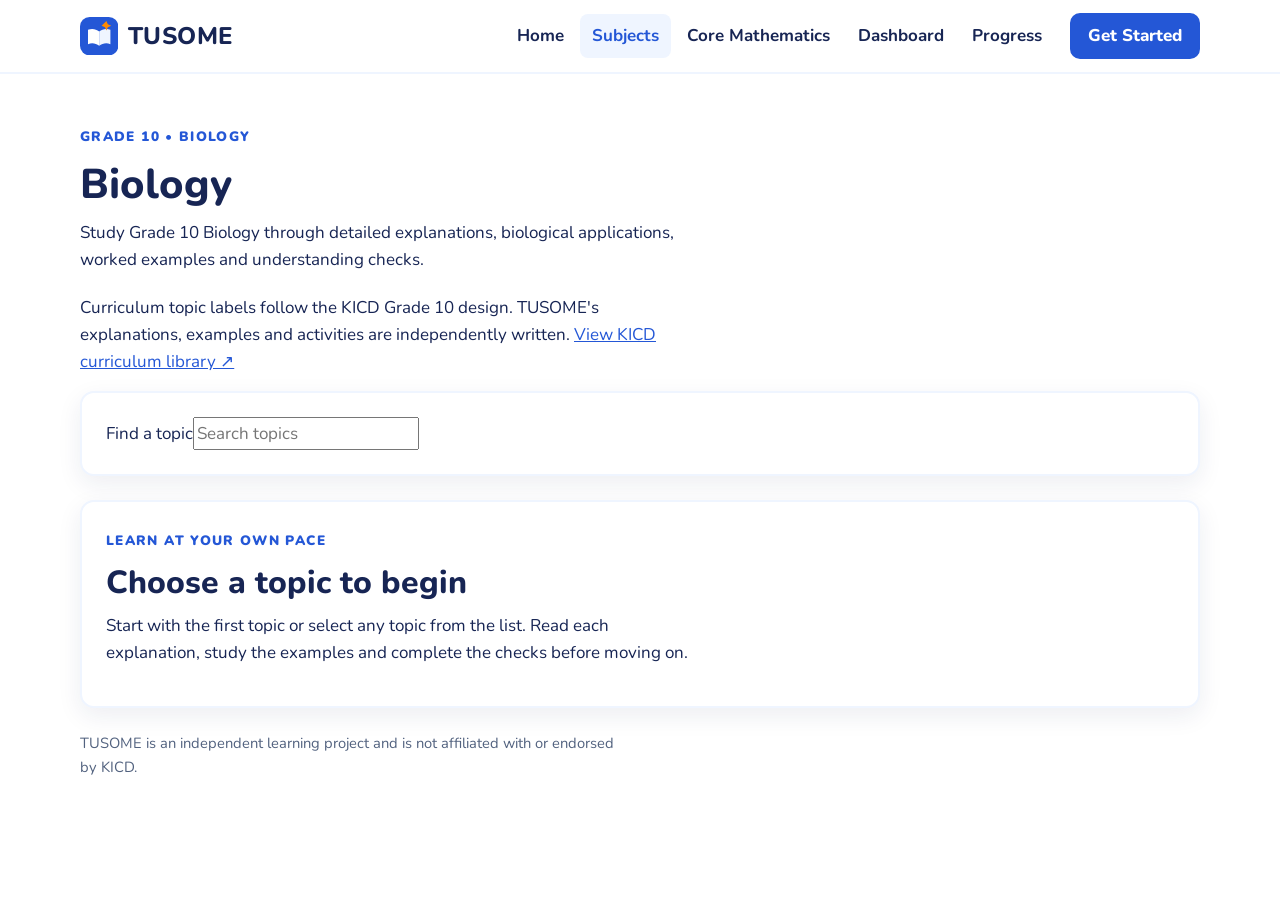
==== biology.html @ c14db94d "Add dedicated Grade 10 Biology learning page" ====
<!DOCTYPE html>
<html lang="en"><head>
<meta charset="UTF-8"><meta name="viewport" content="width=device-width, initial-scale=1">
<title>Grade 10 Biology — TUSOME</title><meta name="description" content="Study Grade 10 Biology through detailed explanations, biological applications, worked examples and understanding checks.">
<meta name="theme-color" content="#2457D6">
<link rel="preconnect" href="https://fonts.googleapis.com"><link rel="preconnect" href="https://fonts.gstatic.com" crossorigin>
<link href="https://fonts.googleapis.com/css2?family=Nunito:wght@400;600;700;800&display=swap" rel="stylesheet"><link rel="stylesheet" href="style.css">
</head><body id="top"><a class="skip-link" href="#main">Skip to content</a>
<header class="site-header"><div class="container header-inner"><a class="brand" href="index.html" aria-label="TUSOME home"><svg class="logo" viewBox="0 0 48 48" aria-hidden="true"><rect width="48" height="48" rx="12" fill="#2457D6"/><path d="M10 16c5-2 10-1 14 2v18c-4-3-9-4-14-2z" fill="#fff"/><path d="M38 16c-5-2-10-1-14 2v18c4-3 9-4 14-2z" fill="#EFF5FF"/><path d="M33 5l1.8 4.2L39 11l-4.2 1.8L33 17l-1.8-4.2L27 11z" fill="#FF8A00"/></svg><span class="brand-name">TUSOME</span></a>
<button class="menu-toggle" id="menu-toggle" type="button" aria-expanded="false" aria-controls="site-nav">Menu</button>
<nav class="site-nav" id="site-nav" aria-label="Main navigation"><ul><li><a href="index.html">Home</a></li><li><a href="subjects.html" aria-current="page">Subjects</a></li><li><a href="mathematics.html">Core Mathematics</a></li><li><a href="dashboard.html">Dashboard</a></li><li><a href="progress.html">Progress</a></li></ul><div class="nav-account"><a href="onboarding.html">Get Started</a></div></nav></div></header>
<main id="main" class="section"><div class="container subject-learning">
<p class="eyebrow">GRADE 10 • BIOLOGY</p><h1>Biology</h1><p class="section-sub">Study Grade 10 Biology through detailed explanations, biological applications, worked examples and understanding checks.</p>
<p class="curriculum-note">Curriculum topic labels follow the KICD Grade 10 design. TUSOME's explanations, examples and activities are independently written. <a href="https://kicd.ac.ke/cbc-materials/curriculum-designs/senior-school-designs/" target="_blank" rel="noopener noreferrer">View KICD curriculum library ↗</a></p>
<div class="subject-layout"><aside class="card-panel subject-sidebar"><label for="subject-topic-search">Find a topic</label><input id="subject-topic-search" type="search" placeholder="Search topics"><div id="subject-topic-list" class="subject-topic-list"></div></aside>
<section class="subject-main" aria-live="polite"><div id="subject-welcome" class="card-panel"><p class="eyebrow">LEARN AT YOUR OWN PACE</p><h2>Choose a topic to begin</h2><p>Start with the first topic or select any topic from the list. Read each explanation, study the examples and complete the checks before moving on.</p><div id="subject-overview"></div></div>
<article id="subject-lesson" class="card-panel subject-lesson" hidden><div class="subject-lesson-top"><p id="subject-breadcrumb" class="eyebrow"></p><span id="subject-progress" class="tag"></span></div><h2 id="subject-lesson-title"></h2><p id="subject-lesson-intro" class="section-sub"></p><div id="subject-outcomes" class="outcomes-box"></div><div id="subject-lesson-content"></div><section class="subject-example"><span class="demo-tag">WORKED EXAMPLE / APPLICATION</span><h3 id="subject-example-title"></h3><div id="subject-example-content"></div></section><section class="subject-misconception"><h3>Common misconception to avoid</h3><p id="subject-misconception-text"></p></section><section class="subject-check"><span class="demo-tag">CHECK YOUR UNDERSTANDING</span><h3 id="subject-check-question"></h3><div id="subject-check-options"></div><p id="subject-check-feedback" aria-live="polite"></p></section><div class="btn-row"><button id="subject-prev" class="btn btn-secondary" type="button">← Previous topic</button><button id="subject-next" class="btn btn-primary" type="button">Next topic →</button></div></article></section></div>
<p class="curriculum-source">TUSOME is an independent learning project and is not affiliated with or endorsed by KICD.</p></div></main>
<script src="app.js"></script><script src="subject-engine.js"></script><script src="biology.js"></script></body></html>
---- style.css ----
/* =========================================================
   TUSOME — Main Stylesheet
   Mobile-first, accessible and responsive
   ========================================================= */

/* 1. Brand colours and shared settings */
:root {
  --blue: #2457D6;
  --orange: #FF8A00;
  --white: #FFFFFF;
  --navy: #172554;
  --pale-blue: #EFF5FF;
  --soft-orange: #FFF3E6;

  --radius: 14px;
  --space: 1rem;
  --font: "Nunito", "Segoe UI", system-ui, -apple-system, Arial, sans-serif;

  --shadow: 0 8px 24px rgba(23, 37, 84, 0.08);
  --shadow-hover: 0 12px 28px rgba(23, 37, 84, 0.14);
}

/* 2. Basic page styles */
*, *::before, *::after {
  box-sizing: border-box;
}

html {
  scroll-behavior: smooth;
  scroll-padding-top: 5rem;
}

body {
  margin: 0;
  font-family: var(--font);
  font-size: 1.0625rem;
  line-height: 1.6;
  color: var(--navy);
  background: var(--white);
}

h1, h2, h3, h4 {
  line-height: 1.2;
  margin: 0 0 0.6rem;
  font-weight: 800;
}

h1 { font-size: 2rem; }
h2 { font-size: 1.6rem; }
h3 { font-size: 1.15rem; }

p {
  margin: 0 0 1rem;
  max-width: 60ch;
}

a {
  color: var(--blue);
}

img, svg {
  max-width: 100%;
}

button, input, select, textarea {
  font: inherit;
}

.container {
  width: min(100% - 2rem, 70rem);
  margin-inline: auto;
}

.sr-only {
  position: absolute;
  width: 1px;
  height: 1px;
  overflow: hidden;
  clip: rect(0 0 0 0);
  white-space: nowrap;
}

/* Accessibility */
.skip-link {
  position: absolute;
  left: 0.5rem;
  top: -4rem;
  z-index: 100;
  background: var(--navy);
  color: var(--white);
  padding: 0.6rem 1rem;
  border-radius: 8px;
}

.skip-link:focus {
  top: 0.5rem;
}

:focus-visible {
  outline: 3px solid var(--orange);
  outline-offset: 3px;
}

/* 3. Header and navigation */
.site-header {
  position: sticky;
  top: 0;
  z-index: 50;
  background: var(--white);
  border-bottom: 2px solid var(--pale-blue);
}

.header-inner {
  display: flex;
  align-items: center;
  justify-content: space-between;
  min-height: 4.5rem;
  flex-wrap: wrap;
  gap: 0.5rem;
}

.brand {
  display: flex;
  align-items: center;
  gap: 0.6rem;
  text-decoration: none;
  color: var(--navy);
}

.logo {
  width: 2.4rem;
  height: 2.4rem;
}

.brand-name {
  font-size: 1.5rem;
  font-weight: 800;
  letter-spacing: 0.02em;
}

.menu-toggle {
  font: inherit;
  font-weight: 700;
  color: var(--navy);
  background: var(--pale-blue);
  border: 0;
  border-radius: var(--radius);
  min-height: 2.75rem;
  padding: 0 1rem;
  cursor: pointer;
}

.site-nav {
  display: none;
  width: 100%;
  padding-bottom: 1rem;
}

.site-nav.open {
  display: block;
}

.site-nav ul {
  list-style: none;
  margin: 0 0 0.75rem;
  padding: 0;
}

.site-nav li a {
  display: block;
  padding: 0.75rem;
  text-decoration: none;
  color: var(--navy);
  font-weight: 700;
  border-radius: 8px;
}

.site-nav li a:hover,
.site-nav li a[aria-current="page"] {
  background: var(--pale-blue);
  color: var(--blue);
}

.lang select {
  font: inherit;
  color: var(--navy);
  background: var(--white);
  border: 2px solid var(--blue);
  border-radius: var(--radius);
  min-height: 2.75rem;
  padding: 0 0.75rem;
}

/* Account links in the navigation */
.nav-account {
  display: flex;
  flex-wrap: wrap;
  gap: 0.5rem;
  margin-top: 0.75rem;
}

.nav-account a {
  display: inline-flex;
  align-items: center;
  justify-content: center;
  min-height: 2.7rem;
  padding: 0.45rem 1rem;
  border-radius: 10px;
  text-decoration: none;
  font-weight: 800;
}

.nav-account a:first-child {
  color: var(--blue);
  border: 2px solid var(--blue);
}

.nav-account a:last-child {
  color: var(--white);
  background: var(--blue);
}

.nav-account a:hover {
  filter: brightness(0.94);
}

/* 4. Buttons */
.btn-row {
  display: flex;
  flex-wrap: wrap;
  gap: 0.75rem;
  margin-top: 1rem;
}

.btn {
  display: inline-flex;
  align-items: center;
  justify-content: center;
  min-height: 3rem;
  padding: 0 1.25rem;
  font: inherit;
  font-weight: 800;
  text-decoration: none;
  cursor: pointer;
  border: 2px solid transparent;
  border-radius: var(--radius);
  transition: transform 0.2s ease, filter 0.2s ease;
}

.btn[hidden] {
  display: none;
}

.btn-primary {
  background: var(--blue);
  color: var(--white);
}

.btn-secondary {
  background: var(--white);
  color: var(--blue);
  border-color: var(--blue);
}

/* Navy text on orange improves readability */
.btn-accent {
  background: var(--orange);
  color: var(--navy);
}

.btn:hover {
  filter: brightness(0.95);
  transform: translateY(-2px);
}

/* 5. Hero section */
.hero {
  background: var(--pale-blue);
  padding: 2.5rem 0;
  overflow: hidden;
}

.hero-grid {
  display: grid;
  gap: 2rem;
  align-items: center;
}

.hero h1 {
  max-width: 15ch;
  color: var(--navy);
}

.hero .lead {
  font-size: 1.15rem;
  max-width: 55ch;
}

.eyebrow {
  display: inline-block;
  margin-bottom: 0.75rem;
  color: var(--blue);
  font-size: 0.85rem;
  font-weight: 900;
  letter-spacing: 0.1em;
  text-transform: uppercase;
}

.hero .eyebrow {
  background: var(--white);
  padding: 0.35rem 0.8rem;
  border-radius: 999px;
}

/* 6. Mathematics demonstration */
.demo {
  background: var(--white);
  border: 2px solid var(--blue);
  border-radius: var(--radius);
  padding: 1.25rem;
  box-shadow: var(--shadow);
}

.demo-tag {
  display: inline-block;
  margin: 0 0 0.75rem;
  padding: 0.15rem 0.75rem;
  background: var(--soft-orange);
  border-radius: 999px;
  font-weight: 800;
  font-size: 0.9rem;
}

.demo-q {
  margin-bottom: 0.25rem;
}

.equation {
  font-size: 2rem;
  font-weight: 800;
  margin-bottom: 1rem;
}

.demo label {
  display: block;
  font-weight: 700;
  margin-bottom: 0.4rem;
}

.answer-row {
  display: flex;
  flex-wrap: wrap;
  gap: 0.75rem;
}

.answer-row input {
  flex: 1 1 6rem;
  min-width: 0;
  min-height: 3rem;
  font: inherit;
  font-size: 1.2rem;
  color: var(--navy);
  border: 2px solid var(--navy);
  border-radius: var(--radius);
  padding: 0 0.75rem;
}

.feedback {
  margin: 1rem 0 0;
  font-weight: 700;
}

.feedback.is-correct {
  border-left: 6px solid var(--blue);
  background: var(--pale-blue);
  padding: 0.75rem;
  border-radius: 8px;
}

.feedback.is-wrong {
  border-left: 6px solid var(--orange);
  background: var(--soft-orange);
  padding: 0.75rem;
  border-radius: 8px;
}

.feedback:empty {
  display: none;
}

.steps {
  margin: 1rem 0 0;
  padding-left: 1.4rem;
}

.steps li {
  margin-bottom: 0.5rem;
}

.steps .math {
  font-weight: 800;
  font-size: 1.2rem;
  white-space: nowrap;
}

.steps li:last-child {
  animation: write-in 0.5s ease-out;
}

@keyframes write-in {
  from {
    opacity: 0;
    transform: translateX(-8px);
  }
  to {
    opacity: 1;
    transform: none;
  }
}

/* 7. General sections */
.section {
  padding: 3rem 0;
}

.section-pale {
  background: var(--pale-blue);
}

.section-sub {
  color: var(--navy);
  margin-bottom: 1.25rem;
}

.section-action {
  display: inline-flex;
  align-items: center;
  gap: 0.35rem;
  margin-top: 1rem;
  font-weight: 800;
  text-decoration: none;
}

.section-action:hover {
  text-decoration: underline;
}

/* 8. How it works */
.how-list {
  list-style: none;
  counter-reset: step;
  margin: 1.25rem 0 0;
  padding: 0;
  display: grid;
  gap: 1rem;
}

.how-list li {
  counter-increment: step;
  position: relative;
  padding: 0.25rem 0 0.25rem 3.25rem;
  font-weight: 700;
}

.how-list li::before {
  content: counter(step);
  position: absolute;
  left: 0;
  top: 0;
  width: 2.4rem;
  height: 2.4rem;
  border-radius: 50%;
  display: grid;
  place-items: center;
  background: var(--orange);
  color: var(--navy);
  font-weight: 900;
}

/* 9. Learning experience cards */
.experience-grid {
  display: grid;
  gap: 1rem;
  margin-top: 1.25rem;
}

.experience {
  background: var(--white);
  border-radius: var(--radius);
  padding: 1.25rem;
  border: 2px solid transparent;
  box-shadow: var(--shadow);
  transition: transform 0.2s ease, box-shadow 0.2s ease;
}

.experience:hover {
  transform: translateY(-4px);
  box-shadow: var(--shadow-hover);
}

.experience h3 {
  color: var(--navy);
}

.experience p {
  margin-bottom: 0.75rem;
}

.experience a {
  font-weight: 800;
  text-decoration: none;
}

.experience a:hover {
  text-decoration: underline;
}

.experience-live {
  border-color: var(--orange);
  background: var(--soft-orange);
}

.tag {
  display: inline-block;
  padding: 0.15rem 0.75rem;
  border-radius: 999px;
  background: var(--pale-blue);
  border: 1px solid var(--blue);
  font-size: 0.9rem;
  font-weight: 700;
}

/* 10. Pathways */
.path-list {
  list-style: none;
  margin: 1.25rem 0 0;
  padding: 0;
  display: grid;
  gap: 1rem;
}

.path-list li {
  border-left: 6px solid var(--blue);
  padding: 0.75rem 1rem;
  background: var(--white);
  border-radius: 0 var(--radius) var(--radius) 0;
}

.path-list li:nth-child(2) {
  border-color: var(--orange);
}

.path-list li:nth-child(3) {
  border-color: var(--navy);
}

.path-list p {
  margin: 0;
}

.path-list a {
  text-decoration: none;
  font-weight: 800;
}

/* 11. Student learning space */
.learning-space {
  background: var(--soft-orange);
  padding: 3rem 0;
}

.learning-grid {
  display: grid;
  gap: 1rem;
  margin-top: 1.25rem;
}

.learning-card {
  background: var(--white);
  padding: 1.25rem;
  border-radius: var(--radius);
  box-shadow: var(--shadow);
}

.learning-card h3 {
  color: var(--blue);
}

.learning-card a {
  font-weight: 800;
  text-decoration: none;
}

.learning-card a:hover {
  text-decoration: underline;
}

/* 12. Footer */
.site-footer {
  background: var(--navy);
  color: var(--white);
  padding: 3rem 0 1.5rem;
}

.site-footer p {
  margin-bottom: 0.5rem;
}

.site-footer a {
  color: var(--white);
}

.footer-brand {
  font-size: 1.5rem;
  font-weight: 900;
  letter-spacing: 0.04em;
}

.footer-note {
  font-size: 0.9rem;
  opacity: 0.85;
  margin-top: 1.5rem;
}

.footer-grid {
  display: grid;
  gap: 2rem;
}

.footer-about {
  max-width: 32ch;
}

.footer-column {
  min-width: 0;
}

.footer-heading {
  font-weight: 900;
  color: var(--orange);
  margin-bottom: 0.75rem;
}

.footer-links {
  list-style: none;
  margin: 0;
  padding: 0;
}

.footer-links li {
  margin-bottom: 0.45rem;
}

.footer-links a {
  text-decoration: none;
  opacity: 0.9;
}

.footer-links a:hover {
  opacity: 1;
  text-decoration: underline;
}

.footer-legal {
  display: flex;
  flex-wrap: wrap;
  gap: 0.75rem 1.25rem;
  border-top: 1px solid rgba(255, 255, 255, 0.2);
  margin-top: 2rem;
  padding-top: 1rem;
  font-size: 0.9rem;
}

.footer-legal a {
  text-decoration: none;
}

.footer-legal a:hover {
  text-decoration: underline;
}

/* 13. Larger screens */
@media (min-width: 48rem) {
  h1 { font-size: 2.6rem; }
  h2 { font-size: 2rem; }

  .menu-toggle {
    display: none;
  }

  .site-nav {
    display: flex;
    align-items: center;
    gap: 1rem;
    width: auto;
    padding: 0;
  }

  .site-nav ul {
    display: flex;
    align-items: center;
    gap: 0.25rem;
    margin: 0;
  }

  .site-nav li a {
    padding: 0.5rem 0.75rem;
  }

  .nav-account {
    margin: 0;
  }

  .hero {
    padding: 4rem 0;
  }

  .hero-grid {
    grid-template-columns: 1.1fr 1fr;
    align-items: center;
  }

  .how-list {
    grid-template-columns: repeat(4, 1fr);
  }

  .how-list li {
    padding: 3.25rem 0 0;
  }

  .experience-grid {
    grid-template-columns: repeat(3, 1fr);
  }

  .path-list {
    grid-template-columns: repeat(3, 1fr);
  }

  .learning-grid {
    grid-template-columns: repeat(2, 1fr);
  }

  .footer-grid {
    grid-template-columns: 1.5fr repeat(2, 1fr);
    gap: 2.5rem;
  }
}

@media (min-width: 64rem) {
  .learning-grid {
    grid-template-columns: repeat(4, 1fr);
  }

  .footer-grid {
    grid-template-columns: 1.5fr repeat(4, 1fr);
  }
}

/* 14. Respect reduced-motion preferences */
@media (prefers-reduced-motion: reduce) {
  html {
    scroll-behavior: auto;
  }

  *, *::before, *::after {
    animation: none !important;
    transition: none !important;
  }
}


/* Onboarding, Dashboard & Progress */
.card-panel {
  background: var(--white);
  border: 2px solid var(--pale-blue);
  border-radius: var(--radius);
  padding: 1.5rem;
  box-shadow: var(--shadow);
  margin-bottom: 1.5rem;
}

.form-group {
  margin-bottom: 1.25rem;
}

.form-group label,
.subject-fieldset legend {
  display: block;
  font-weight: 800;
  margin-bottom: 0.45rem;
  color: var(--navy);
}

.form-group input[type="text"],
.form-group select {
  width: 100%;
  min-height: 2.85rem;
  padding: 0.55rem 0.85rem;
  border: 2px solid var(--navy);
  border-radius: var(--radius);
  background: var(--white);
  color: var(--navy);
}

.form-row-two {
  display: grid;
  gap: 1rem;
}

.filter-bar {
  display: flex;
  flex-wrap: wrap;
  gap: 0.5rem;
  margin-bottom: 1rem;
}

.chip {
  min-height: 2.5rem;
  padding: 0.35rem 0.9rem;
  border-radius: 999px;
  border: 2px solid var(--blue);
  background: var(--white);
  color: var(--blue);
  font-weight: 800;
  cursor: pointer;
}

.chip.is-active {
  background: var(--blue);
  color: var(--white);
}

.choice-grid {
  display: grid;
  gap: 0.75rem;
}

.choice-card {
  display: flex;
  align-items: center;
  gap: 0.75rem;
  padding: 0.85rem 1rem;
  border: 2px solid var(--pale-blue);
  border-radius: var(--radius);
  background: var(--white);
  cursor: pointer;
}

.choice-card.is-selected {
  border-color: var(--blue);
  background: var(--pale-blue);
}

.choice-card input {
  width: 1.15rem;
  height: 1.15rem;
  accent-color: var(--blue);
}

.choice-text {
  display: flex;
  flex-direction: column;
}

.choice-text small {
  opacity: 0.8;
  font-weight: 600;
}

.stats-grid {
  display: grid;
  grid-template-columns: repeat(2, 1fr);
  gap: 1rem;
  margin: 1.5rem 0;
}

.stat-card {
  background: var(--pale-blue);
  border-left: 6px solid var(--blue);
  border-radius: var(--radius);
  padding: 1rem 1.25rem;
}

.stat-card:nth-child(2) {
  border-left-color: var(--orange);
  background: var(--soft-orange);
}

.stat-value {
  display: block;
  font-size: 1.85rem;
  font-weight: 800;
  line-height: 1.1;
}

.stat-label {
  font-weight: 700;
  font-size: 0.95rem;
}

.dash-two-col {
  display: grid;
  gap: 1.25rem;
}

.section-header-inline {
  display: flex;
  flex-wrap: wrap;
  align-items: center;
  justify-content: space-between;
  gap: 1rem;
}

.activity-list {
  margin: 0;
  padding-left: 1.25rem;
}

.activity-list li {
  margin-bottom: 0.6rem;
  font-weight: 600;
}

@media (min-width: 48rem) {
  .form-row-two {
    grid-template-columns: repeat(2, 1fr);
  }

  .choice-grid {
    grid-template-columns: repeat(2, 1fr);
  }

  .stats-grid {
    grid-template-columns: repeat(4, 1fr);
  }

  .dash-two-col {
    grid-template-columns: repeat(2, 1fr);
  }
}

@media (min-width: 64rem) {
  .choice-grid {
    grid-template-columns: repeat(3, 1fr);
  }
}


/* Interactive Mathematics & Handwriting Canvas */
.math-toolbar {
  display: flex;
  flex-wrap: wrap;
  align-items: center;
  gap: 0.75rem;
  margin-bottom: 1.5rem;
}

.math-toolbar label {
  font-weight: 800;
}

.math-toolbar select {
  flex: 1 1 16rem;
  min-height: 2.85rem;
  padding: 0.5rem 0.85rem;
  border: 2px solid var(--navy);
  border-radius: var(--radius);
  background: var(--white);
  color: var(--navy);
}

.math-layout {
  display: grid;
  gap: 1.5rem;
  align-items: start;
}

.math-prompt-note {
  font-size: 0.98rem;
  opacity: 0.9;
}

.board-header {
  display: flex;
  flex-wrap: wrap;
  align-items: flex-start;
  justify-content: space-between;
  gap: 0.75rem;
}

.narration-controls {
  display: flex;
  flex-wrap: wrap;
  gap: 0.4rem;
}

.voice-status {
  font-size: 0.92rem;
  font-weight: 700;
  color: var(--blue);
  margin-bottom: 0.75rem;
}

.canvas-frame {
  border: 2px solid var(--navy);
  border-radius: var(--radius);
  overflow: hidden;
  background: #FFFDF9;
}

#math-canvas {
  display: block;
  width: 100%;
  height: auto;
}

@media (min-width: 60rem) {
  .math-layout {
    grid-template-columns: 1fr 1.15fr;
  }
}



/* Lessons & Practice */
.lesson-picker {
  display: flex;
  flex-wrap: wrap;
  align-items: center;
  gap: 0.75rem;
  margin-bottom: 1.25rem;
}

.lesson-picker label {
  font-weight: 800;
}

.lesson-picker select {
  flex: 1 1 16rem;
  min-height: 2.85rem;
  padding: 0.5rem 0.85rem;
  border: 2px solid var(--navy);
  border-radius: var(--radius);
  background: var(--white);
  color: var(--navy);
}

.example-box {
  background: var(--pale-blue);
  border-left: 6px solid var(--blue);
  border-radius: 0 var(--radius) var(--radius) 0;
  padding: 1rem 1.25rem;
  margin: 1.25rem 0;
}

.alt-explanation {
  background: var(--soft-orange);
  border-left: 6px solid var(--orange);
  border-radius: 0 var(--radius) var(--radius) 0;
  padding: 1rem 1.25rem;
  margin-top: 1.25rem;
}

.option-list {
  display: grid;
  gap: 0.75rem;
  margin: 1rem 0;
}

.option-card {
  display: flex;
  align-items: center;
  gap: 0.75rem;
  padding: 0.85rem 1rem;
  border: 2px solid var(--pale-blue);
  border-radius: var(--radius);
  background: var(--white);
  cursor: pointer;
  font-weight: 700;
}

.option-card input {
  width: 1.15rem;
  height: 1.15rem;
  accent-color: var(--blue);
}
/* Deeper Lesson Layout */
.outcomes-box {
  background: var(--pale-blue);
  border-radius: var(--radius);
  padding: 1rem 1.25rem;
  margin-bottom: 1.5rem;
}

.outcomes-list {
  margin: 0.5rem 0 0;
  padding-left: 1.25rem;
}

.outcomes-list li {
  margin-bottom: 0.4rem;
  font-weight: 700;
}

.lesson-sections {
  margin-bottom: 1.5rem;
}

.lesson-block {
  padding: 0.85rem 0;
  border-bottom: 1px solid var(--pale-blue);
}

.lesson-block:last-child {
  border-bottom: 0;
}

.pitfall-note {
  margin-top: 0.85rem;
  padding: 0.65rem 0.85rem;
  background: var(--white);
  border-radius: 8px;
  font-weight: 700;
  font-size: 0.95rem;
}

.mini-check-box {
  background: var(--pale-blue);
  border-radius: var(--radius);
  padding: 1rem 1.25rem;
  margin-top: 1.25rem;
}


/* Subject course pages */
.curriculum-topics,
.english-question {
  margin: 1rem 0;
}
.english-question {
  border: 1px solid #dce7ff;
  border-radius: 12px;
  padding: 1rem;
  background: #fff;
}
.english-question legend {
  padding: 0 .25rem;
  font-weight: 800;
}
.option-row {
  display: flex;
  align-items: flex-start;
  gap: .6rem;
  padding: .45rem 0;
  cursor: pointer;
}
.option-row input {
  margin-top: .35rem;
  accent-color: var(--blue);
}
.lesson-section {
  padding: .8rem 0;
  border-bottom: 1px solid #e6edfb;
}
.lesson-section:last-child {
  border-bottom: 0;
}
.curriculum-source {
  color: #52627f;
  font-size: .92rem;
}
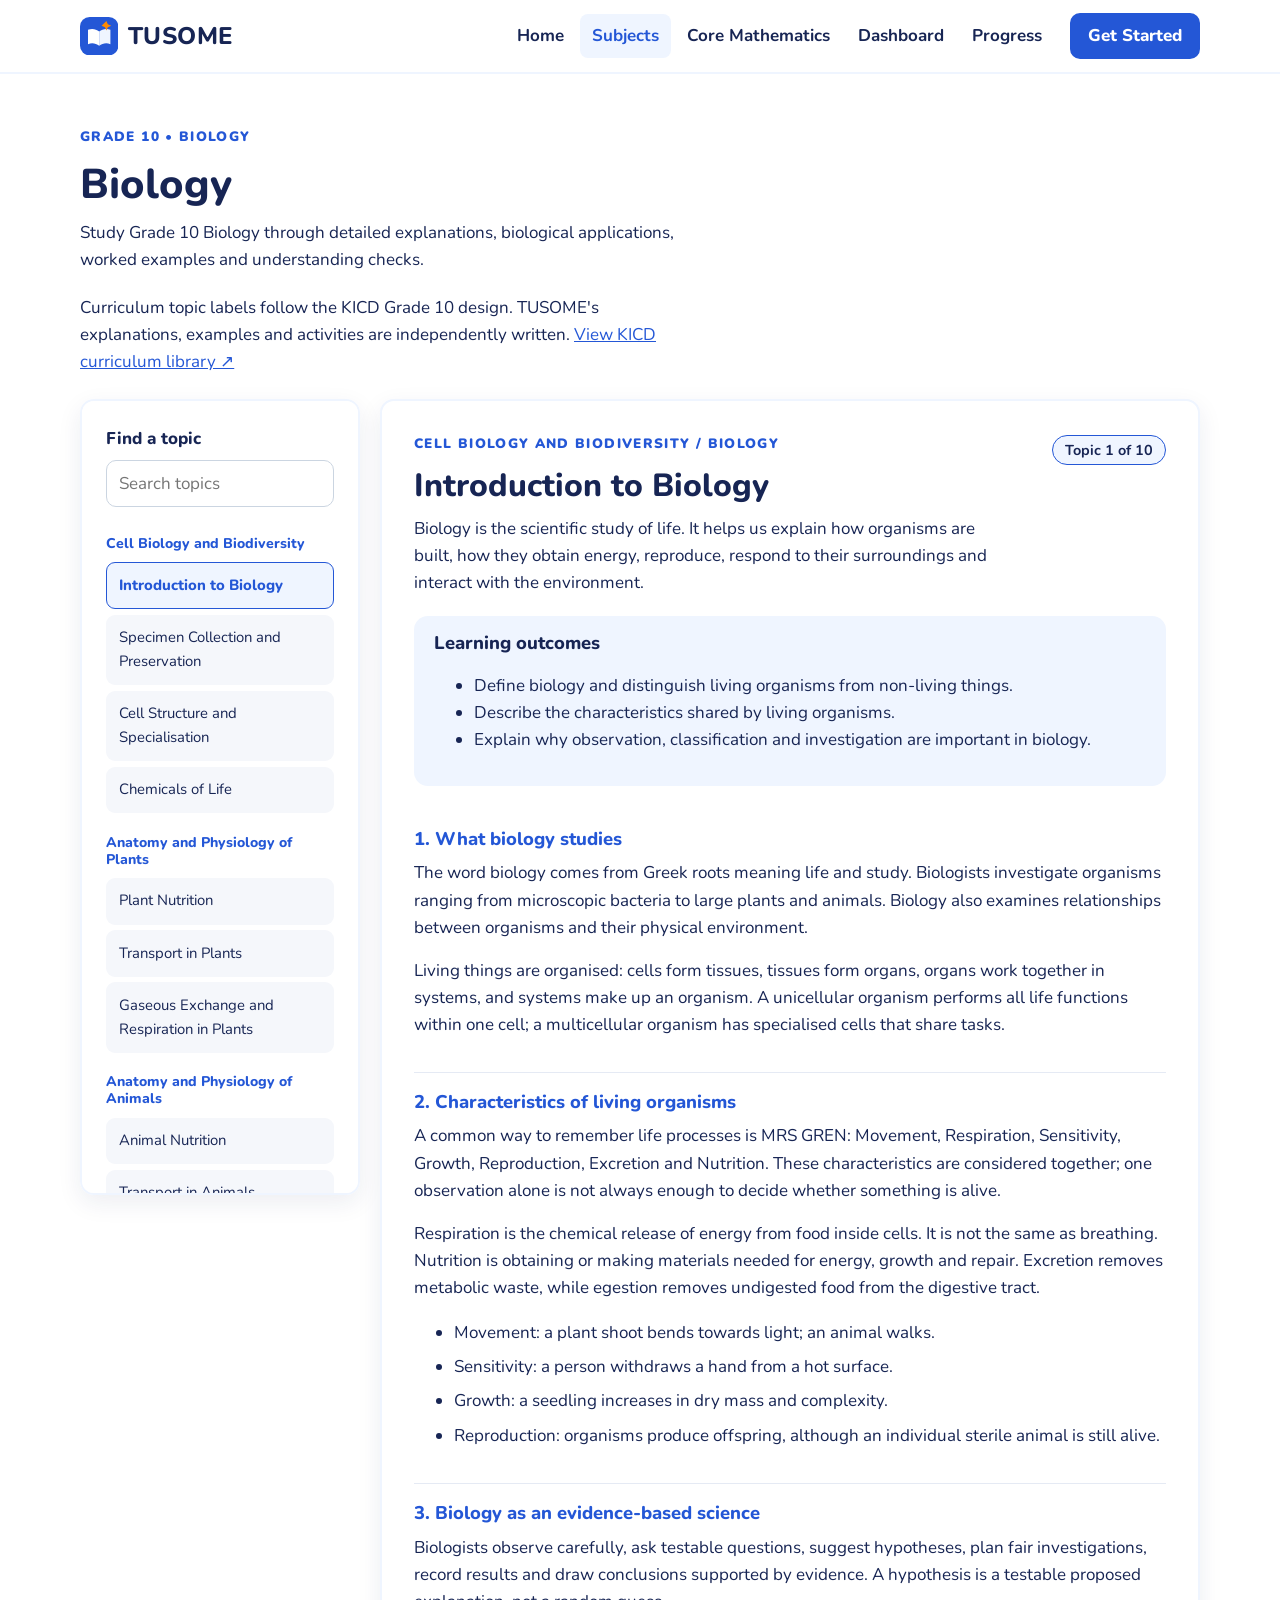
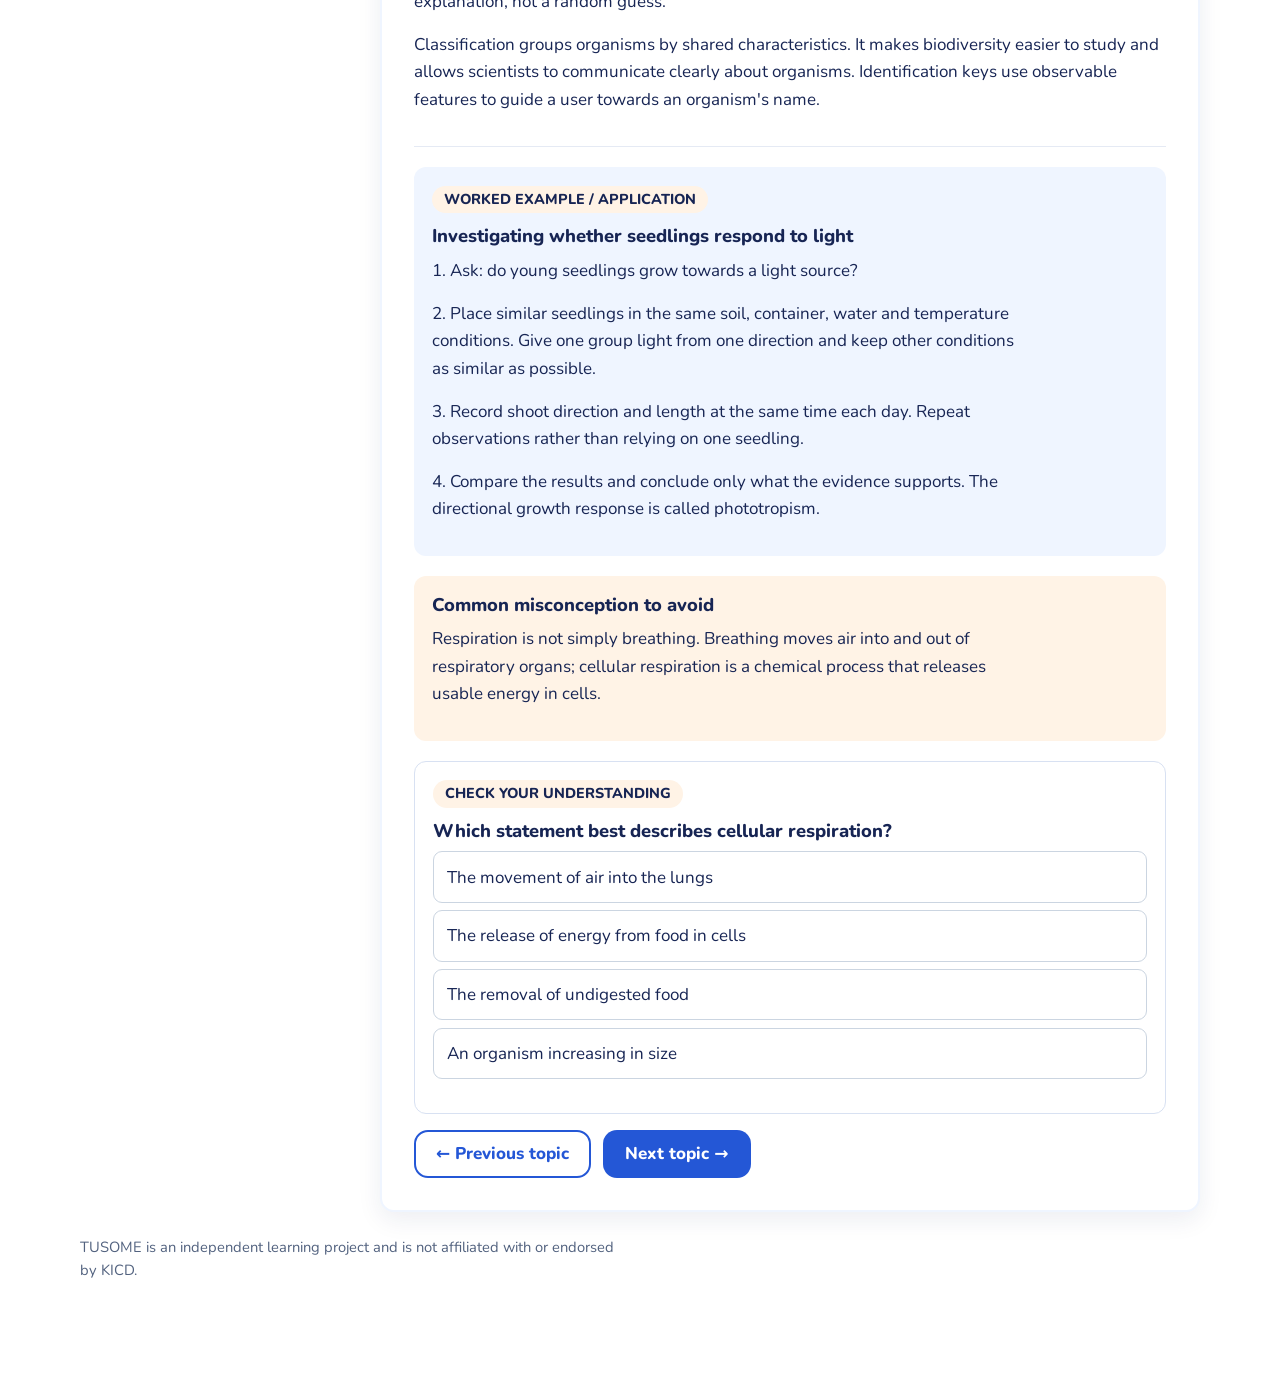
==== commit 56c1fd06: "Load learner progress storage on subject lessons" ====
--- a/biology.html
+++ b/biology.html
@@ -16,4 +16,4 @@
 <section class="subject-main" aria-live="polite"><div id="subject-welcome" class="card-panel"><p class="eyebrow">LEARN AT YOUR OWN PACE</p><h2>Choose a topic to begin</h2><p>Start with the first topic or select any topic from the list. Read each explanation, study the examples and complete the checks before moving on.</p><div id="subject-overview"></div></div>
 <article id="subject-lesson" class="card-panel subject-lesson" hidden><div class="subject-lesson-top"><p id="subject-breadcrumb" class="eyebrow"></p><span id="subject-progress" class="tag"></span></div><h2 id="subject-lesson-title"></h2><p id="subject-lesson-intro" class="section-sub"></p><div id="subject-outcomes" class="outcomes-box"></div><div id="subject-lesson-content"></div><section class="subject-example"><span class="demo-tag">WORKED EXAMPLE / APPLICATION</span><h3 id="subject-example-title"></h3><div id="subject-example-content"></div></section><section class="subject-misconception"><h3>Common misconception to avoid</h3><p id="subject-misconception-text"></p></section><section class="subject-check"><span class="demo-tag">CHECK YOUR UNDERSTANDING</span><h3 id="subject-check-question"></h3><div id="subject-check-options"></div><p id="subject-check-feedback" aria-live="polite"></p></section><div class="btn-row"><button id="subject-prev" class="btn btn-secondary" type="button">← Previous topic</button><button id="subject-next" class="btn btn-primary" type="button">Next topic →</button></div></article></section></div>
 <p class="curriculum-source">TUSOME is an independent learning project and is not affiliated with or endorsed by KICD.</p></div></main>
-<script src="app.js"></script><script src="subject-engine.js"></script><script src="biology.js"></script></body></html>+<script src="storage.js"></script><script src="app.js"></script><script src="subject-engine.js"></script><script src="biology.js"></script></body></html>
--- a/style.css
+++ b/style.css
@@ -1170,3 +1170,35 @@
   color: #52627f;
   font-size: .92rem;
 }
+
+
+/* Subject-specific teaching pages */
+.subject-learning { padding-bottom: 2rem; }
+.subject-layout { display: grid; grid-template-columns: minmax(220px, 280px) minmax(0, 1fr); gap: 1.25rem; align-items: start; margin-top: 1.5rem; }
+.subject-sidebar { position: sticky; top: 5.5rem; max-height: calc(100vh - 6.5rem); overflow: auto; }
+.subject-sidebar label { display: block; font-weight: 800; margin-bottom: .5rem; }
+.subject-sidebar input { width: 100%; min-height: 2.8rem; padding: .55rem .75rem; border: 1px solid #cbd5e1; border-radius: 10px; margin-bottom: .8rem; }
+.subject-topic-list { display: grid; gap: .35rem; }
+.subject-strand-label { margin: 1rem 0 .25rem; color: var(--blue); font-size: .88rem; }
+.subject-topic-button { display: block; width: 100%; text-align: left; border: 1px solid transparent; background: #f5f7fb; color: var(--navy); padding: .65rem .75rem; border-radius: 9px; cursor: pointer; font: inherit; font-size: .93rem; }
+.subject-topic-button:hover, .subject-topic-button.is-active { background: var(--pale-blue); border-color: var(--blue); color: var(--blue); font-weight: 800; }
+.subject-main { min-width: 0; }
+.subject-lesson { padding: clamp(1rem, 3vw, 2rem); }
+.subject-lesson-top { display: flex; flex-wrap: wrap; justify-content: space-between; gap: .5rem; align-items: center; }
+.subject-teaching-section { padding: 1.1rem 0; border-bottom: 1px solid #e5eaf4; }
+.subject-teaching-section h3 { color: var(--blue); }
+.subject-teaching-section p { max-width: 75ch; }
+.subject-teaching-section li { margin-bottom: .45rem; }
+.subject-example, .subject-misconception, .subject-check { margin-top: 1.25rem; padding: 1.1rem; border-radius: 12px; }
+.subject-example { background: var(--pale-blue); }
+.subject-misconception { background: var(--soft-orange); }
+.subject-check { border: 1px solid #d8e1f2; }
+.subject-answer-option { display: block; width: 100%; text-align: left; margin: .45rem 0; padding: .7rem .85rem; border: 1px solid #cbd5e1; border-radius: 9px; background: white; color: var(--navy); cursor: pointer; font: inherit; }
+.subject-answer-option:hover:not(:disabled) { border-color: var(--blue); background: var(--pale-blue); }
+.subject-answer-option:disabled { opacity: .75; cursor: default; }
+.subject-check [aria-live] { font-weight: 700; margin-top: .7rem; }
+@media (max-width: 760px) {
+ .subject-layout { grid-template-columns: 1fr; }
+ .subject-sidebar { position: static; max-height: none; }
+ .subject-topic-list { max-height: 18rem; overflow: auto; }
+}
